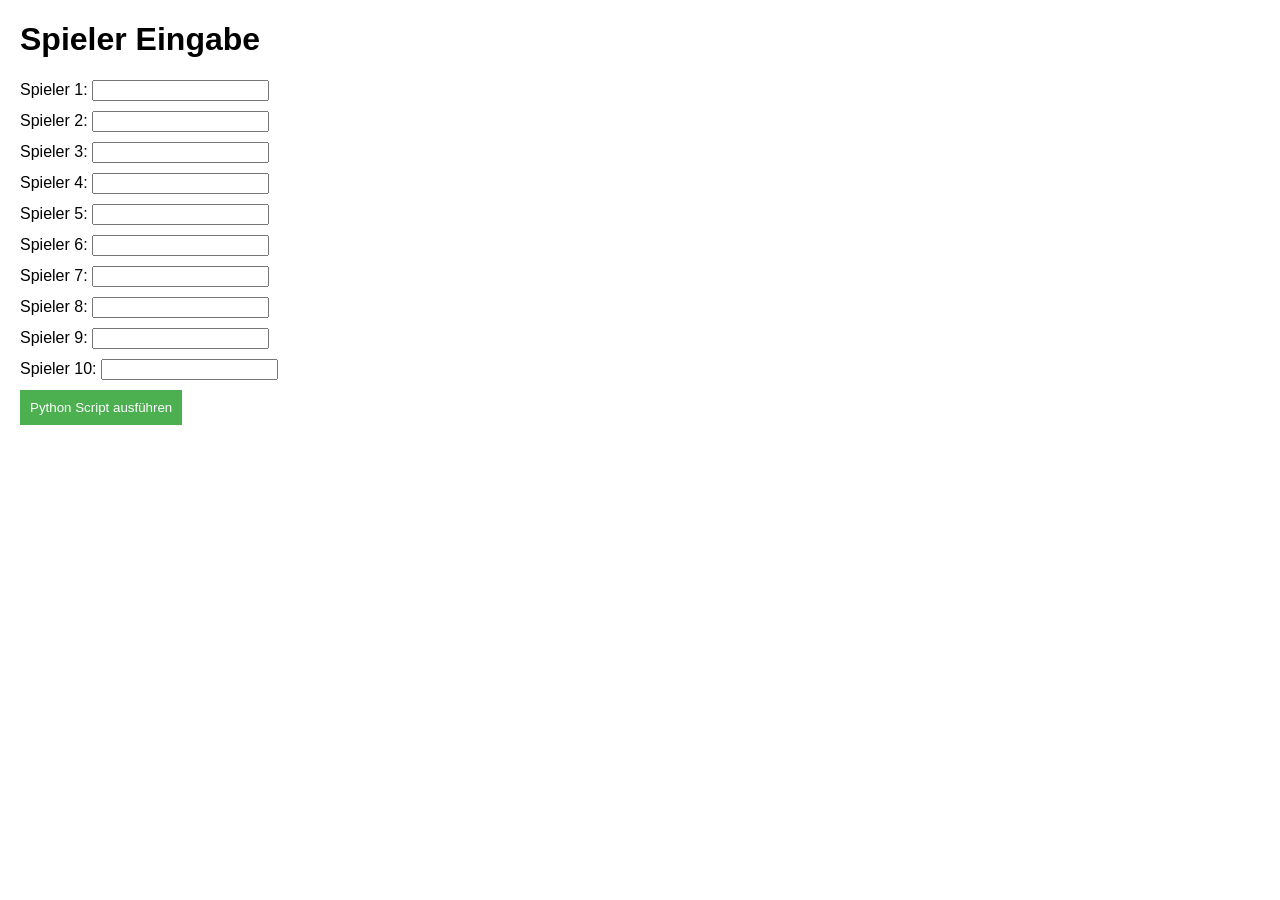
==== index.html @ 8993f8cc "Create index.html" ====
<!DOCTYPE html>
<html lang="de">
<head>
  <meta charset="UTF-8">
  <meta name="viewport" content="width=device-width, initial-scale=1.0">
  <title>Spieler Eingabe</title>
  <style>
    body { font-family: Arial, sans-serif; margin: 20px; }
    .player-input { margin-bottom: 10px; }
    button { padding: 10px; background-color: #4CAF50; color: white; border: none; cursor: pointer; }
    button:hover { background-color: #45a049; }
  </style>
</head>
<body>
  <h1>Spieler Eingabe</h1>
  <form id="playerForm">
    <div class="player-input">
      <label>Spieler 1: <input type="text" name="player1"></label>
    </div>
    <div class="player-input">
      <label>Spieler 2: <input type="text" name="player2"></label>
    </div>
    <div class="player-input">
      <label>Spieler 3: <input type="text" name="player3"></label>
    </div>
    <div class="player-input">
      <label>Spieler 4: <input type="text" name="player4"></label>
    </div>
    <div class="player-input">
      <label>Spieler 5: <input type="text" name="player5"></label>
    </div>
    <div class="player-input">
      <label>Spieler 6: <input type="text" name="player6"></label>
    </div>
    <div class="player-input">
      <label>Spieler 7: <input type="text" name="player7"></label>
    </div>
    <div class="player-input">
      <label>Spieler 8: <input type="text" name="player8"></label>
    </div>
    <div class="player-input">
      <label>Spieler 9: <input type="text" name="player9"></label>
    </div>
    <div class="player-input">
      <label>Spieler 10: <input type="text" name="player10"></label>
    </div>

    <button type="submit">Python Script ausführen</button>
  </form>

  <script>
    document.getElementById('playerForm').addEventListener('submit', async (e) => {
      e.preventDefault();
      const formData = new FormData(e.target);
      const response = await fetch('/run', {
        method: 'POST',
        body: formData
      });
      const result = await response.text();
      alert(result);
    });
  </script>
</body>
</html>
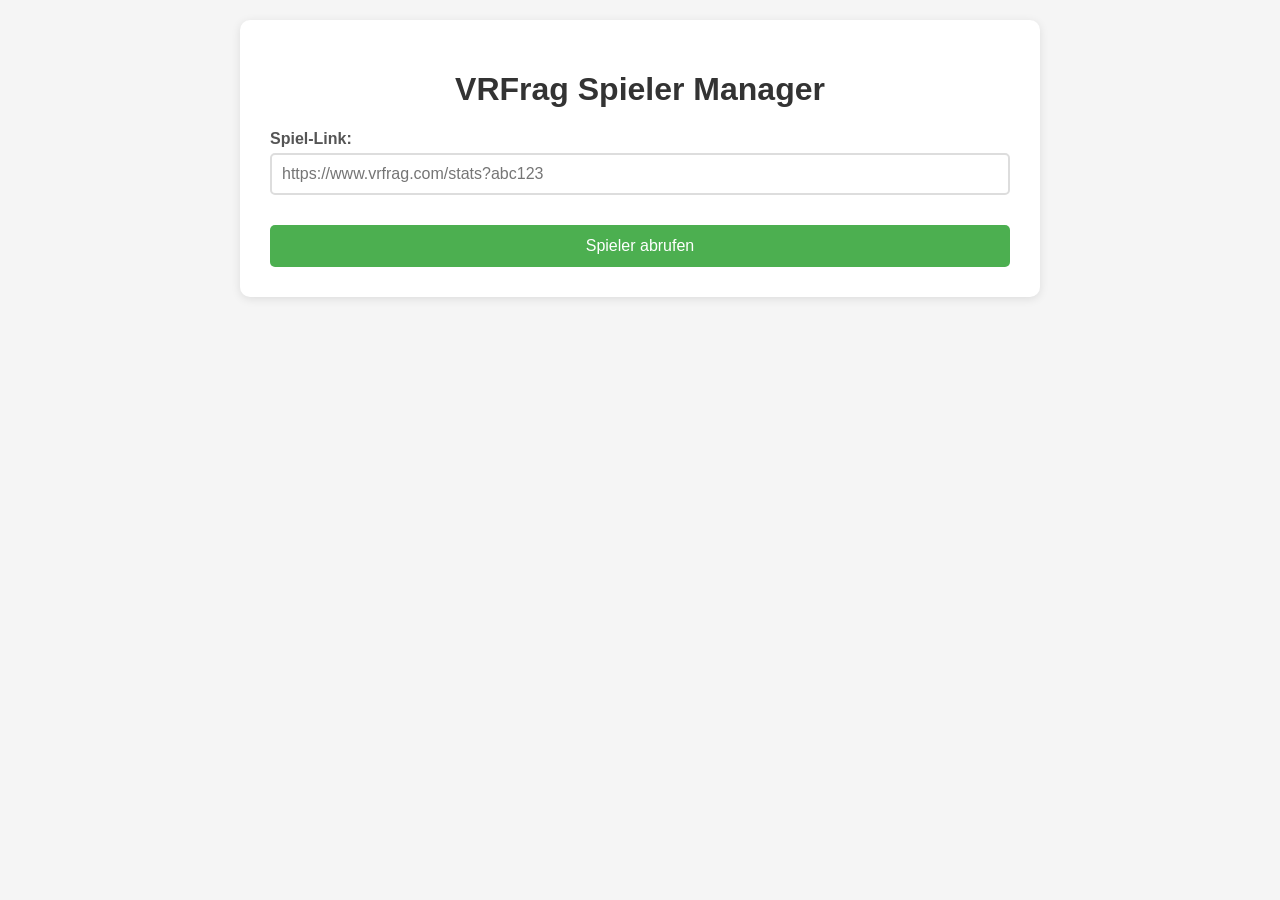
==== commit 53f52776: "Update index.html" ====
--- a/index.html
+++ b/index.html
@@ -1,64 +1,281 @@
 <!DOCTYPE html>
 <html lang="de">
 <head>
-  <meta charset="UTF-8">
-  <meta name="viewport" content="width=device-width, initial-scale=1.0">
-  <title>Spieler Eingabe</title>
-  <style>
-    body { font-family: Arial, sans-serif; margin: 20px; }
-    .player-input { margin-bottom: 10px; }
-    button { padding: 10px; background-color: #4CAF50; color: white; border: none; cursor: pointer; }
-    button:hover { background-color: #45a049; }
-  </style>
+    <meta charset="UTF-8">
+    <meta name="viewport" content="width=device-width, initial-scale=1.0">
+    <title>VRFrag Spieler Manager</title>
+    <style>
+        body {
+            font-family: Arial, sans-serif;
+            max-width: 800px;
+            margin: 0 auto;
+            padding: 20px;
+            background-color: #f5f5f5;
+        }
+        .container {
+            background: white;
+            padding: 30px;
+            border-radius: 10px;
+            box-shadow: 0 2px 10px rgba(0,0,0,0.1);
+        }
+        h1 {
+            color: #333;
+            text-align: center;
+        }
+        .input-group {
+            margin-bottom: 20px;
+        }
+        label {
+            display: block;
+            margin-bottom: 5px;
+            font-weight: bold;
+            color: #555;
+        }
+        input[type="text"], input[type="url"] {
+            width: 100%;
+            padding: 10px;
+            border: 2px solid #ddd;
+            border-radius: 5px;
+            font-size: 16px;
+            box-sizing: border-box;
+        }
+        input[type="text"]:focus, input[type="url"]:focus {
+            border-color: #4CAF50;
+            outline: none;
+        }
+        button {
+            background-color: #4CAF50;
+            color: white;
+            padding: 12px 30px;
+            border: none;
+            border-radius: 5px;
+            cursor: pointer;
+            font-size: 16px;
+            width: 100%;
+            margin-top: 10px;
+        }
+        button:hover {
+            background-color: #45a049;
+        }
+        button:disabled {
+            background-color: #cccccc;
+            cursor: not-allowed;
+        }
+        .loading {
+            display: none;
+            text-align: center;
+            margin: 20px 0;
+        }
+        .spinner {
+            border: 4px solid #f3f3f3;
+            border-top: 4px solid #4CAF50;
+            border-radius: 50%;
+            width: 40px;
+            height: 40px;
+            animation: spin 2s linear infinite;
+            margin: 0 auto;
+        }
+        @keyframes spin {
+            0% { transform: rotate(0deg); }
+            100% { transform: rotate(360deg); }
+        }
+        .results {
+            display: none;
+            margin-top: 30px;
+        }
+        .player-row {
+            display: flex;
+            align-items: center;
+            margin-bottom: 15px;
+            padding: 10px;
+            background-color: #f9f9f9;
+            border-radius: 5px;
+        }
+        .nickname {
+            flex: 1;
+            font-weight: bold;
+            padding: 10px;
+        }
+        .input-field {
+            flex: 2;
+        }
+        .input-field input {
+            width: 100%;
+        }
+        .error {
+            color: #d32f2f;
+            background-color: #ffebee;
+            padding: 15px;
+            border-radius: 5px;
+            margin-top: 20px;
+            display: none;
+        }
+        .success {
+            color: #2e7d32;
+            background-color: #e8f5e9;
+            padding: 15px;
+            border-radius: 5px;
+            margin-top: 20px;
+            display: none;
+        }
+    </style>
 </head>
 <body>
-  <h1>Spieler Eingabe</h1>
-  <form id="playerForm">
-    <div class="player-input">
-      <label>Spieler 1: <input type="text" name="player1"></label>
-    </div>
-    <div class="player-input">
-      <label>Spieler 2: <input type="text" name="player2"></label>
-    </div>
-    <div class="player-input">
-      <label>Spieler 3: <input type="text" name="player3"></label>
-    </div>
-    <div class="player-input">
-      <label>Spieler 4: <input type="text" name="player4"></label>
-    </div>
-    <div class="player-input">
-      <label>Spieler 5: <input type="text" name="player5"></label>
-    </div>
-    <div class="player-input">
-      <label>Spieler 6: <input type="text" name="player6"></label>
-    </div>
-    <div class="player-input">
-      <label>Spieler 7: <input type="text" name="player7"></label>
-    </div>
-    <div class="player-input">
-      <label>Spieler 8: <input type="text" name="player8"></label>
-    </div>
-    <div class="player-input">
-      <label>Spieler 9: <input type="text" name="player9"></label>
-    </div>
-    <div class="player-input">
-      <label>Spieler 10: <input type="text" name="player10"></label>
+    <div class="container">
+        <h1>VRFrag Spieler Manager</h1>
+        
+        <div class="input-group">
+            <label for="gameLink">Spiel-Link:</label>
+            <input type="url" id="gameLink" placeholder="https://www.vrfrag.com/stats?abc123" />
+        </div>
+        
+        <button id="fetchPlayers" onclick="fetchPlayers()">Spieler abrufen</button>
+        
+        <div id="loading" class="loading">
+            <div class="spinner"></div>
+            <p>Spieler werden abgerufen...</p>
+        </div>
+        
+        <div id="error" class="error"></div>
+        <div id="success" class="success"></div>
+        
+        <div id="results" class="results">
+            <h2>Spieler-Nicknames</h2>
+            <div id="playersList"></div>
+            <button id="saveMappings" onclick="saveMappings()" style="margin-top: 20px;">Mapping speichern</button>
+        </div>
     </div>
 
-    <button type="submit">Python Script ausführen</button>
-  </form>
-
-  <script>
-    document.getElementById('playerForm').addEventListener('submit', async (e) => {
-      e.preventDefault();
-      const formData = new FormData(e.target);
-      const response = await fetch('/run', {
-        method: 'POST',
-        body: formData
-      });
-      const result = await response.text();
-      alert(result);
-    });
-  </script>
+    <script>
+        function fetchPlayers() {
+            const gameLink = document.getElementById('gameLink').value;
+            const button = document.getElementById('fetchPlayers');
+            const loading = document.getElementById('loading');
+            const errorDiv = document.getElementById('error');
+            const successDiv = document.getElementById('success');
+            const results = document.getElementById('results');
+            
+            // Validierung
+            if (!gameLink) {
+                showError('Bitte geben Sie einen gültigen Spiel-Link ein.');
+                return;
+            }
+            
+            // UI zurücksetzen
+            errorDiv.style.display = 'none';
+            successDiv.style.display = 'none';
+            results.style.display = 'none';
+            button.disabled = true;
+            loading.style.display = 'block';
+            
+            // Python-Skript aufrufen
+            fetch('/cgi-bin/get_players.py', {
+                method: 'POST',
+                headers: {
+                    'Content-Type': 'application/json',
+                },
+                body: JSON.stringify({ game_link: gameLink })
+            })
+            .then(response => response.json())
+            .then(data => {
+                loading.style.display = 'none';
+                button.disabled = false;
+                
+                if (data.success) {
+                    displayPlayers(data.players);
+                    successDiv.textContent = `Erfolgreich ${data.players.length} Spieler gefunden!`;
+                    successDiv.style.display = 'block';
+                } else {
+                    showError(data.error || 'Ein Fehler ist aufgetreten.');
+                }
+            })
+            .catch(error => {
+                loading.style.display = 'none';
+                button.disabled = false;
+                showError('Fehler beim Abrufen der Daten: ' + error.message);
+            });
+        }
+        
+        function displayPlayers(players) {
+            const playersList = document.getElementById('playersList');
+            const results = document.getElementById('results');
+            
+            playersList.innerHTML = '';
+            
+            players.forEach(player => {
+                const playerRow = document.createElement('div');
+                playerRow.className = 'player-row';
+                
+                playerRow.innerHTML = `
+                    <div class="nickname">${player}</div>
+                    <div class="input-field">
+                        <input type="text" id="input_${player}" placeholder="Echter Name für ${player}" />
+                    </div>
+                `;
+                
+                playersList.appendChild(playerRow);
+            });
+            
+            results.style.display = 'block';
+        }
+        
+        function saveMappings() {
+            const playersList = document.getElementById('playersList');
+            const inputs = playersList.querySelectorAll('input[type="text"]');
+            const mappings = {};
+            
+            inputs.forEach(input => {
+                const nickname = input.id.replace('input_', '');
+                const realName = input.value.trim();
+                if (realName) {
+                    mappings[nickname] = realName;
+                }
+            });
+            
+            if (Object.keys(mappings).length === 0) {
+                showError('Bitte geben Sie mindestens einen echten Namen ein.');
+                return;
+            }
+            
+            // Mappings speichern (könnte an Server gesendet werden)
+            const gameLink = document.getElementById('gameLink').value;
+            const data = {
+                game_link: gameLink,
+                mappings: mappings,
+                timestamp: new Date().toISOString()
+            };
+            
+            // Hier könnte man die Daten an den Server senden
+            console.log('Zu speichernde Mappings:', data);
+            
+            // Für Demo-Zwecke: Lokal im LocalStorage speichern
+            const savedMappings = JSON.parse(localStorage.getItem('vrfrag_mappings') || '{}');
+            savedMappings[gameLink] = mappings;
+            localStorage.setItem('vrfrag_mappings', JSON.stringify(savedMappings));
+            
+            document.getElementById('success').textContent = 
+                `Erfolgreich ${Object.keys(mappings).length} Mappings gespeichert!`;
+            document.getElementById('success').style.display = 'block';
+        }
+        
+        function showError(message) {
+            const errorDiv = document.getElementById('error');
+            errorDiv.textContent = message;
+            errorDiv.style.display = 'block';
+        }
+        
+        // Enter-Taste unterstützen
+        document.getElementById('gameLink').addEventListener('keypress', function(e) {
+            if (e.key === 'Enter') {
+                fetchPlayers();
+            }
+        });
+        
+        // Gespeicherte Mappings laden wenn Seite geladen wird
+        window.addEventListener('load', function() {
+            const savedMappings = JSON.parse(localStorage.getItem('vrfrag_mappings') || '{}');
+            // Könnte verwendet werden um vorherige Eingaben wiederherzustellen
+        });
+    </script>
 </body>
 </html>
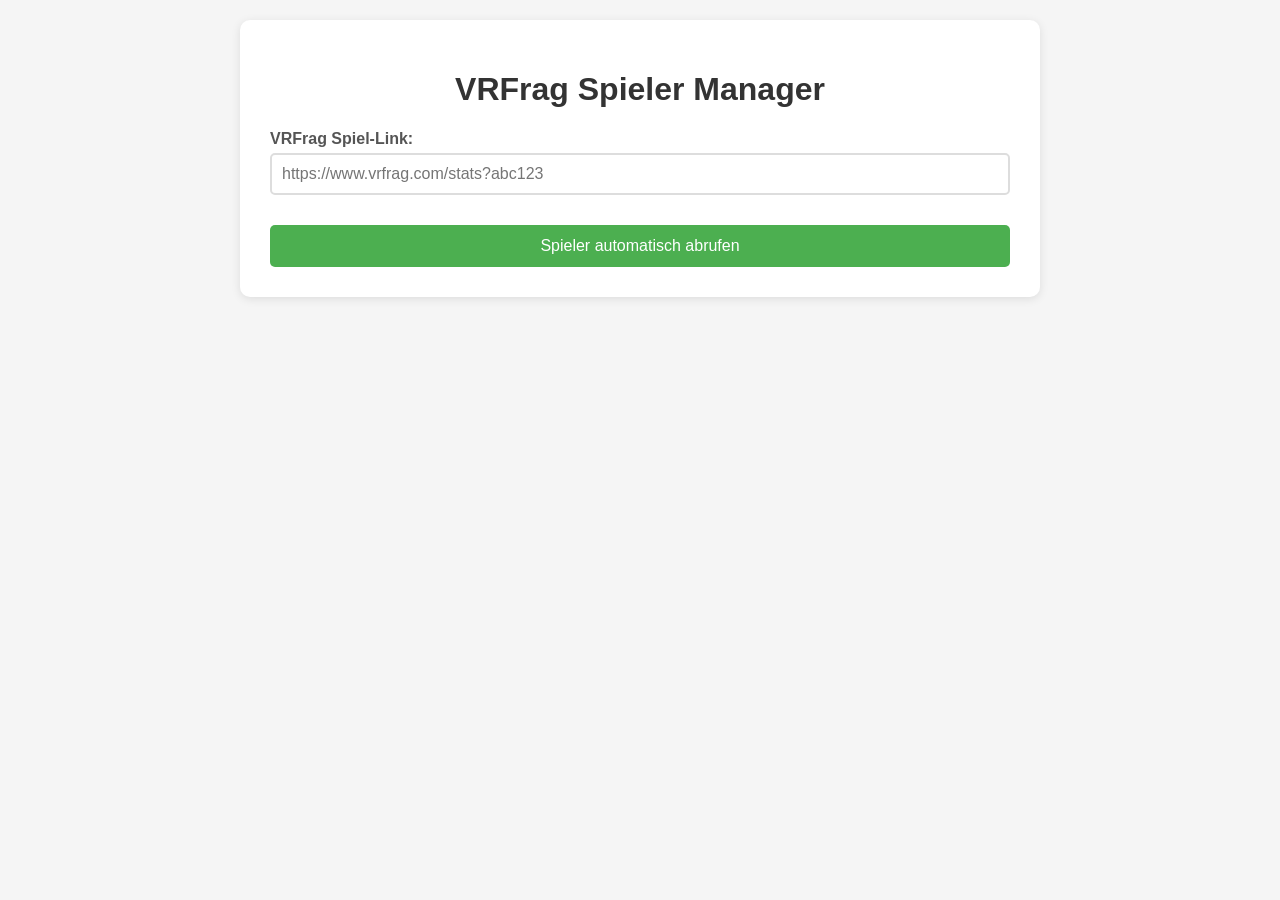
==== commit fdd09462: "Update index.html" ====
--- a/index.html
+++ b/index.html
@@ -39,7 +39,7 @@
             font-size: 16px;
             box-sizing: border-box;
         }
-        input[type="text"]:focus, input[type="url"]:focus {
+        input:focus {
             border-color: #4CAF50;
             outline: none;
         }
@@ -125,24 +125,24 @@
         <h1>VRFrag Spieler Manager</h1>
         
         <div class="input-group">
-            <label for="gameLink">Spiel-Link:</label>
+            <label for="gameLink">VRFrag Spiel-Link:</label>
             <input type="url" id="gameLink" placeholder="https://www.vrfrag.com/stats?abc123" />
         </div>
         
-        <button id="fetchPlayers" onclick="fetchPlayers()">Spieler abrufen</button>
+        <button id="fetchPlayers" onclick="fetchPlayers()">Spieler automatisch abrufen</button>
         
         <div id="loading" class="loading">
             <div class="spinner"></div>
-            <p>Spieler werden abgerufen...</p>
+            <p>Spieler werden von VRFrag abgerufen...</p>
         </div>
         
         <div id="error" class="error"></div>
         <div id="success" class="success"></div>
         
         <div id="results" class="results">
-            <h2>Spieler-Nicknames</h2>
+            <h2>Gefundene Spieler-Nicknames</h2>
             <div id="playersList"></div>
-            <button id="saveMappings" onclick="saveMappings()" style="margin-top: 20px;">Mapping speichern</button>
+            <button id="saveMappings" onclick="saveMappings()" style="margin-top: 20px;">Namen zuordnen & Speichern</button>
         </div>
     </div>
 
@@ -155,35 +155,44 @@
             const successDiv = document.getElementById('success');
             const results = document.getElementById('results');
             
-            // Validierung
             if (!gameLink) {
-                showError('Bitte geben Sie einen gültigen Spiel-Link ein.');
+                showError('Bitte geben Sie einen gültigen VRFrag Link ein.');
                 return;
             }
             
-            // UI zurücksetzen
+            if (!gameLink.includes('vrfrag.com/stats?')) {
+                showError('Bitte geben Sie einen gültigen VRFrag Stats-Link ein.');
+                return;
+            }
+            
             errorDiv.style.display = 'none';
             successDiv.style.display = 'none';
             results.style.display = 'none';
             button.disabled = true;
             loading.style.display = 'block';
             
-            // Python-Skript aufrufen
-            fetch('/cgi-bin/get_players.py', {
+            // Eigene Flask API aufrufen
+            fetch('/api/get-players', {
                 method: 'POST',
-                headers: {
+                headers: { 
                     'Content-Type': 'application/json',
+                    'Accept': 'application/json'
                 },
                 body: JSON.stringify({ game_link: gameLink })
             })
-            .then(response => response.json())
+            .then(response => {
+                if (!response.ok) {
+                    throw new Error(`HTTP Error: ${response.status}`);
+                }
+                return response.json();
+            })
             .then(data => {
                 loading.style.display = 'none';
                 button.disabled = false;
                 
                 if (data.success) {
                     displayPlayers(data.players);
-                    successDiv.textContent = `Erfolgreich ${data.players.length} Spieler gefunden!`;
+                    successDiv.textContent = `✅ Erfolgreich ${data.players.length} Spieler gefunden!`;
                     successDiv.style.display = 'block';
                 } else {
                     showError(data.error || 'Ein Fehler ist aufgetreten.');
@@ -202,17 +211,15 @@
             
             playersList.innerHTML = '';
             
-            players.forEach(player => {
+            players.forEach((player, index) => {
                 const playerRow = document.createElement('div');
                 playerRow.className = 'player-row';
-                
                 playerRow.innerHTML = `
                     <div class="nickname">${player}</div>
                     <div class="input-field">
-                        <input type="text" id="input_${player}" placeholder="Echter Name für ${player}" />
+                        <input type="text" id="input_${index}" placeholder="Echter Name für ${player}" />
                     </div>
                 `;
-                
                 playersList.appendChild(playerRow);
             });
             
@@ -222,40 +229,37 @@
         function saveMappings() {
             const playersList = document.getElementById('playersList');
             const inputs = playersList.querySelectorAll('input[type="text"]');
-            const mappings = {};
-            
-            inputs.forEach(input => {
-                const nickname = input.id.replace('input_', '');
+            const gameLink = document.getElementById('gameLink').value;
+            const nicknames = [];
+            const realNames = [];
+            
+            inputs.forEach((input, index) => {
                 const realName = input.value.trim();
                 if (realName) {
-                    mappings[nickname] = realName;
+                    // Hier könntest du die Mappings speichern
+                    nicknames.push(input.placeholder.replace('Echter Name für ', ''));
+                    realNames.push(realName);
                 }
             });
             
-            if (Object.keys(mappings).length === 0) {
+            if (realNames.length === 0) {
                 showError('Bitte geben Sie mindestens einen echten Namen ein.');
                 return;
             }
             
-            // Mappings speichern (könnte an Server gesendet werden)
-            const gameLink = document.getElementById('gameLink').value;
-            const data = {
-                game_link: gameLink,
-                mappings: mappings,
+            // Mappings im LocalStorage speichern
+            const mappingData = {
+                gameLink: gameLink,
+                mappings: nicknames.map((nick, i) => ({nickname: nick, realName: realNames[i]})),
                 timestamp: new Date().toISOString()
             };
             
-            // Hier könnte man die Daten an den Server senden
-            console.log('Zu speichernde Mappings:', data);
-            
-            // Für Demo-Zwecke: Lokal im LocalStorage speichern
-            const savedMappings = JSON.parse(localStorage.getItem('vrfrag_mappings') || '{}');
-            savedMappings[gameLink] = mappings;
-            localStorage.setItem('vrfrag_mappings', JSON.stringify(savedMappings));
-            
-            document.getElementById('success').textContent = 
-                `Erfolgreich ${Object.keys(mappings).length} Mappings gespeichert!`;
-            document.getElementById('success').style.display = 'block';
+            localStorage.setItem('vrfrag_mapping_' + btoa(gameLink), JSON.stringify(mappingData));
+            
+            successDiv.textContent = `✅ ${realNames.length} Namenszuordnungen gespeichert!`;
+            successDiv.style.display = 'block';
+            
+            console.log('Gespeicherte Mappings:', mappingData);
         }
         
         function showError(message) {
@@ -264,17 +268,10 @@
             errorDiv.style.display = 'block';
         }
         
-        // Enter-Taste unterstützen
         document.getElementById('gameLink').addEventListener('keypress', function(e) {
             if (e.key === 'Enter') {
                 fetchPlayers();
             }
-        });
-        
-        // Gespeicherte Mappings laden wenn Seite geladen wird
-        window.addEventListener('load', function() {
-            const savedMappings = JSON.parse(localStorage.getItem('vrfrag_mappings') || '{}');
-            // Könnte verwendet werden um vorherige Eingaben wiederherzustellen
         });
     </script>
 </body>
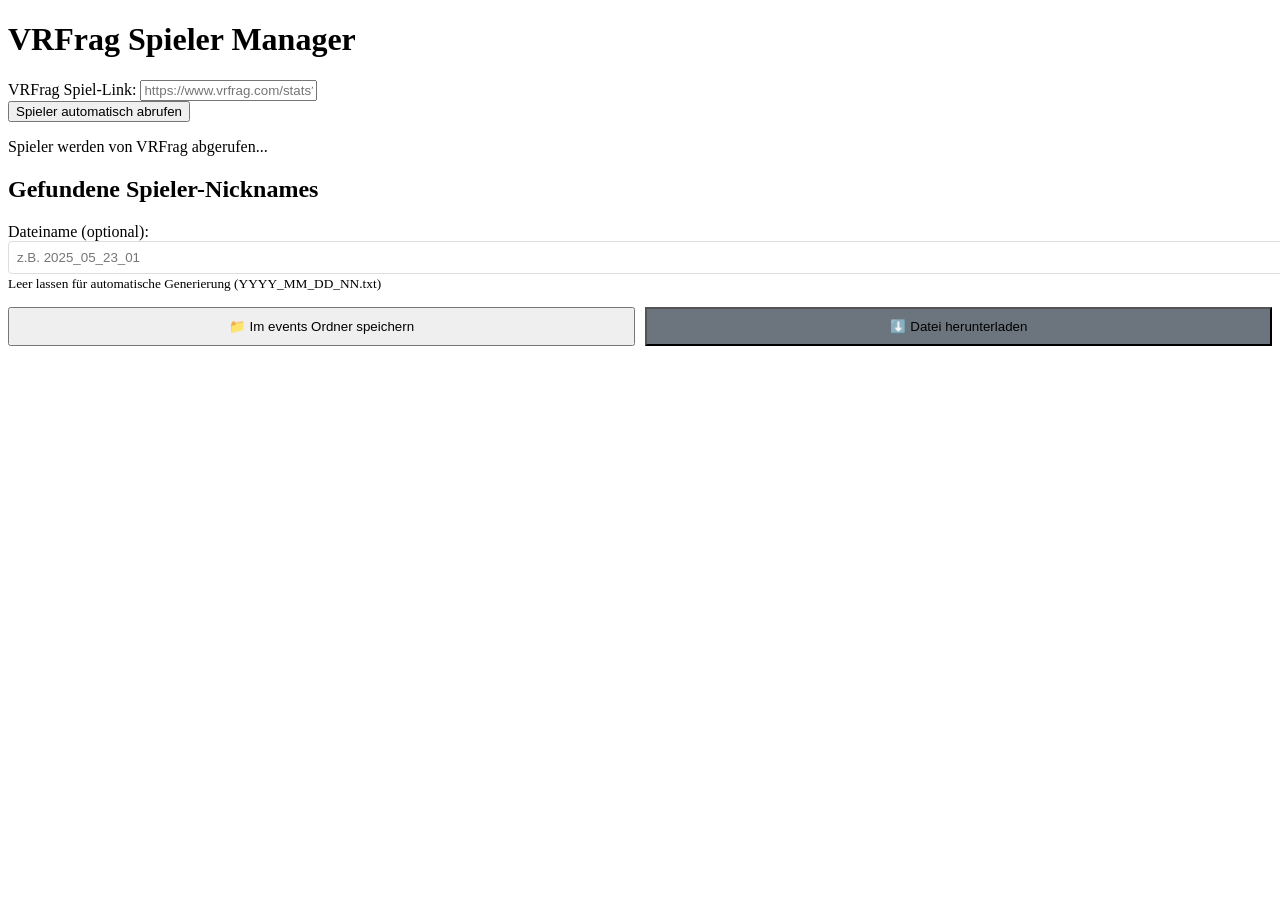
==== commit e2b98524: "Update index.html" ====
--- a/index.html
+++ b/index.html
@@ -5,118 +5,30 @@
     <meta name="viewport" content="width=device-width, initial-scale=1.0">
     <title>VRFrag Spieler Manager</title>
     <style>
-        body {
-            font-family: Arial, sans-serif;
-            max-width: 800px;
-            margin: 0 auto;
-            padding: 20px;
-            background-color: #f5f5f5;
-        }
-        .container {
-            background: white;
-            padding: 30px;
-            border-radius: 10px;
-            box-shadow: 0 2px 10px rgba(0,0,0,0.1);
-        }
-        h1 {
-            color: #333;
-            text-align: center;
-        }
-        .input-group {
-            margin-bottom: 20px;
-        }
-        label {
-            display: block;
-            margin-bottom: 5px;
-            font-weight: bold;
-            color: #555;
-        }
-        input[type="text"], input[type="url"] {
+        /* Vorherige Styles bleiben gleich, füge hinzu: */
+        .filename-input {
+            margin: 15px 0;
+        }
+        .filename-input input {
             width: 100%;
+            padding: 8px;
+            border: 1px solid #ddd;
+            border-radius: 4px;
+        }
+        .download-buttons {
+            display: flex;
+            gap: 10px;
+            margin-top: 15px;
+        }
+        .download-buttons button {
+            flex: 1;
             padding: 10px;
-            border: 2px solid #ddd;
-            border-radius: 5px;
-            font-size: 16px;
-            box-sizing: border-box;
-        }
-        input:focus {
-            border-color: #4CAF50;
-            outline: none;
-        }
-        button {
-            background-color: #4CAF50;
-            color: white;
-            padding: 12px 30px;
-            border: none;
-            border-radius: 5px;
-            cursor: pointer;
-            font-size: 16px;
-            width: 100%;
-            margin-top: 10px;
-        }
-        button:hover {
-            background-color: #45a049;
-        }
-        button:disabled {
-            background-color: #cccccc;
-            cursor: not-allowed;
-        }
-        .loading {
-            display: none;
-            text-align: center;
-            margin: 20px 0;
-        }
-        .spinner {
-            border: 4px solid #f3f3f3;
-            border-top: 4px solid #4CAF50;
-            border-radius: 50%;
-            width: 40px;
-            height: 40px;
-            animation: spin 2s linear infinite;
-            margin: 0 auto;
-        }
-        @keyframes spin {
-            0% { transform: rotate(0deg); }
-            100% { transform: rotate(360deg); }
-        }
-        .results {
-            display: none;
-            margin-top: 30px;
-        }
-        .player-row {
-            display: flex;
-            align-items: center;
-            margin-bottom: 15px;
-            padding: 10px;
-            background-color: #f9f9f9;
-            border-radius: 5px;
-        }
-        .nickname {
-            flex: 1;
-            font-weight: bold;
-            padding: 10px;
-        }
-        .input-field {
-            flex: 2;
-        }
-        .input-field input {
-            width: 100%;
-        }
-        .error {
-            color: #d32f2f;
-            background-color: #ffebee;
-            padding: 15px;
-            border-radius: 5px;
-            margin-top: 20px;
-            display: none;
-        }
-        .success {
-            color: #2e7d32;
-            background-color: #e8f5e9;
-            padding: 15px;
-            border-radius: 5px;
-            margin-top: 20px;
-            display: none;
+        }
+        .btn-secondary {
+            background-color: #6c757d;
+        }
+        .btn-secondary:hover {
+            background-color: #5a6268;
         }
     </style>
 </head>
@@ -141,13 +53,27 @@
         
         <div id="results" class="results">
             <h2>Gefundene Spieler-Nicknames</h2>
+            
+            <div class="filename-input">
+                <label for="filename">Dateiname (optional):</label>
+                <input type="text" id="filename" placeholder="z.B. 2025_05_23_01" />
+                <small>Leer lassen für automatische Generierung (YYYY_MM_DD_NN.txt)</small>
+            </div>
+            
             <div id="playersList"></div>
-            <button id="saveMappings" onclick="saveMappings()" style="margin-top: 20px;">Namen zuordnen & Speichern</button>
+            
+            <div class="download-buttons">
+                <button id="saveMappings" onclick="saveMappings()" class="btn-primary">📁 Im events Ordner speichern</button>
+                <button id="downloadFile" onclick="downloadFile()" class="btn-secondary">⬇️ Datei herunterladen</button>
+            </div>
         </div>
     </div>
 
     <script>
+        let currentMappings = [];
+
         function fetchPlayers() {
+            // Vorherige Implementierung bleibt gleich
             const gameLink = document.getElementById('gameLink').value;
             const button = document.getElementById('fetchPlayers');
             const loading = document.getElementById('loading');
@@ -160,18 +86,12 @@
                 return;
             }
             
-            if (!gameLink.includes('vrfrag.com/stats?')) {
-                showError('Bitte geben Sie einen gültigen VRFrag Stats-Link ein.');
-                return;
-            }
-            
             errorDiv.style.display = 'none';
             successDiv.style.display = 'none';
             results.style.display = 'none';
             button.disabled = true;
             loading.style.display = 'block';
             
-            // Eigene Flask API aufrufen
             fetch('/api/get-players', {
                 method: 'POST',
                 headers: { 
@@ -226,46 +146,110 @@
             results.style.display = 'block';
         }
         
-        function saveMappings() {
+        function collectMappings() {
             const playersList = document.getElementById('playersList');
             const inputs = playersList.querySelectorAll('input[type="text"]');
             const gameLink = document.getElementById('gameLink').value;
-            const nicknames = [];
-            const realNames = [];
+            const mappings = [];
             
             inputs.forEach((input, index) => {
                 const realName = input.value.trim();
                 if (realName) {
-                    // Hier könntest du die Mappings speichern
-                    nicknames.push(input.placeholder.replace('Echter Name für ', ''));
-                    realNames.push(realName);
-                }
-            });
-            
-            if (realNames.length === 0) {
+                    const nickname = input.placeholder.replace('Echter Name für ', '');
+                    mappings.push({
+                        nickname: nickname,
+                        realName: realName
+                    });
+                }
+            });
+            
+            return { gameLink, mappings };
+        }
+        
+        function saveMappings() {
+            const { gameLink, mappings } = collectMappings();
+            const filename = document.getElementById('filename').value.trim();
+            
+            if (mappings.length === 0) {
                 showError('Bitte geben Sie mindestens einen echten Namen ein.');
                 return;
             }
             
-            // Mappings im LocalStorage speichern
-            const mappingData = {
-                gameLink: gameLink,
-                mappings: nicknames.map((nick, i) => ({nickname: nick, realName: realNames[i]})),
-                timestamp: new Date().toISOString()
+            const saveData = {
+                game_link: gameLink,
+                mappings: mappings
             };
             
-            localStorage.setItem('vrfrag_mapping_' + btoa(gameLink), JSON.stringify(mappingData));
-            
-            successDiv.textContent = `✅ ${realNames.length} Namenszuordnungen gespeichert!`;
-            successDiv.style.display = 'block';
-            
-            console.log('Gespeicherte Mappings:', mappingData);
+            if (filename) {
+                saveData.filename = filename;
+            }
+            
+            fetch('/api/save-event-file', {
+                method: 'POST',
+                headers: { 'Content-Type': 'application/json' },
+                body: JSON.stringify(saveData)
+            })
+            .then(response => response.json())
+            .then(data => {
+                if (data.success) {
+                    showSuccess(`✅ Event-Datei gespeichert als: ${data.filename}`);
+                    currentMappings = mappings;
+                } else {
+                    showError('Fehler beim Speichern: ' + data.error);
+                }
+            })
+            .catch(error => {
+                showError('Fehler: ' + error.message);
+            });
+        }
+        
+        function downloadFile() {
+            const { gameLink, mappings } = collectMappings();
+            
+            if (mappings.length === 0) {
+                showError('Bitte geben Sie mindestens einen echten Namen ein.');
+                return;
+            }
+            
+            // Event-Datei Inhalt erstellen
+            let fileContent = gameLink + '\n';
+            mappings.forEach(mapping => {
+                fileContent += `${mapping.nickname}=${mapping.realName}\n`;
+            });
+            
+            // Datei-Download
+            const blob = new Blob([fileContent], { type: 'text/plain; charset=utf-8' });
+            const url = URL.createObjectURL(blob);
+            const a = document.createElement('a');
+            a.href = url;
+            
+            // Dateinamen setzen
+            const filenameInput = document.getElementById('filename').value.trim();
+            if (filenameInput) {
+                a.download = filenameInput.endsWith('.txt') ? filenameInput : filenameInput + '.txt';
+            } else {
+                const today = new Date().toISOString().split('T')[0].replace(/-/g, '_');
+                a.download = `${today}_01.txt`;
+            }
+            
+            a.click();
+            URL.revokeObjectURL(url);
+            
+            showSuccess('✅ Datei heruntergeladen!');
         }
         
         function showError(message) {
             const errorDiv = document.getElementById('error');
             errorDiv.textContent = message;
             errorDiv.style.display = 'block';
+            document.getElementById('success').style.display = 'none';
+        }
+        
+        function showSuccess(message) {
+            const successDiv = document.getElementById('success');
+            successDiv.textContent = message;
+            successDiv.style.display = 'block';
+            document.getElementById('error').style.display = 'none';
         }
         
         document.getElementById('gameLink').addEventListener('keypress', function(e) {
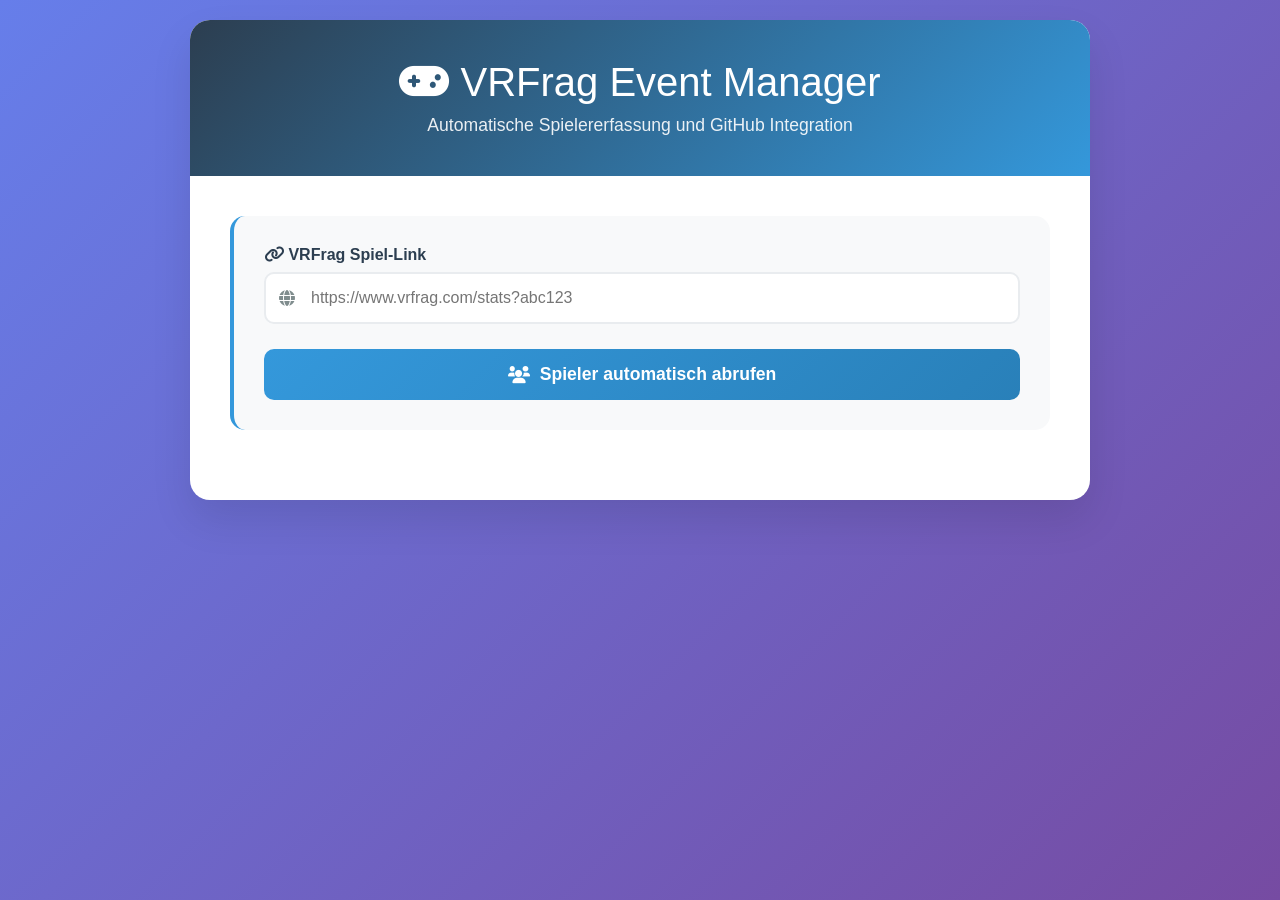
==== commit 004160ec: "Update index.html" ====
--- a/index.html
+++ b/index.html
@@ -3,77 +3,387 @@
 <head>
     <meta charset="UTF-8">
     <meta name="viewport" content="width=device-width, initial-scale=1.0">
-    <title>VRFrag Spieler Manager</title>
+    <title>VRFrag Event Manager</title>
+    <link href="https://cdnjs.cloudflare.com/ajax/libs/font-awesome/6.0.0/css/all.min.css" rel="stylesheet">
     <style>
-        /* Vorherige Styles bleiben gleich, füge hinzu: */
+        * {
+            margin: 0;
+            padding: 0;
+            box-sizing: border-box;
+        }
+
+        body {
+            font-family: 'Segoe UI', Tahoma, Geneva, Verdana, sans-serif;
+            background: linear-gradient(135deg, #667eea 0%, #764ba2 100%);
+            min-height: 100vh;
+            padding: 20px;
+        }
+
+        .container {
+            max-width: 900px;
+            margin: 0 auto;
+            background: white;
+            border-radius: 20px;
+            box-shadow: 0 20px 40px rgba(0,0,0,0.1);
+            overflow: hidden;
+        }
+
+        .header {
+            background: linear-gradient(135deg, #2c3e50 0%, #3498db 100%);
+            color: white;
+            padding: 40px 30px;
+            text-align: center;
+        }
+
+        .header h1 {
+            font-size: 2.5rem;
+            margin-bottom: 10px;
+            font-weight: 300;
+        }
+
+        .header p {
+            opacity: 0.9;
+            font-size: 1.1rem;
+        }
+
+        .content {
+            padding: 40px;
+        }
+
+        .input-section {
+            background: #f8f9fa;
+            padding: 30px;
+            border-radius: 15px;
+            margin-bottom: 30px;
+            border-left: 4px solid #3498db;
+        }
+
+        .form-group {
+            margin-bottom: 25px;
+        }
+
+        label {
+            display: block;
+            margin-bottom: 8px;
+            font-weight: 600;
+            color: #2c3e50;
+            font-size: 1rem;
+        }
+
+        .input-with-icon {
+            position: relative;
+        }
+
+        .input-with-icon i {
+            position: absolute;
+            left: 15px;
+            top: 50%;
+            transform: translateY(-50%);
+            color: #7f8c8d;
+        }
+
+        .input-with-icon input {
+            width: 100%;
+            padding: 15px 15px 15px 45px;
+            border: 2px solid #e9ecef;
+            border-radius: 10px;
+            font-size: 1rem;
+            transition: all 0.3s ease;
+        }
+
+        .input-with-icon input:focus {
+            outline: none;
+            border-color: #3498db;
+            box-shadow: 0 0 0 3px rgba(52, 152, 219, 0.1);
+        }
+
+        .btn {
+            padding: 15px 30px;
+            border: none;
+            border-radius: 10px;
+            font-size: 1.1rem;
+            font-weight: 600;
+            cursor: pointer;
+            transition: all 0.3s ease;
+            display: inline-flex;
+            align-items: center;
+            justify-content: center;
+            gap: 10px;
+        }
+
+        .btn-primary {
+            background: linear-gradient(135deg, #3498db 0%, #2980b9 100%);
+            color: white;
+            width: 100%;
+        }
+
+        .btn-primary:hover:not(:disabled) {
+            transform: translateY(-2px);
+            box-shadow: 0 10px 20px rgba(52, 152, 219, 0.3);
+        }
+
+        .btn-primary:disabled {
+            background: #bdc3c7;
+            cursor: not-allowed;
+            transform: none;
+        }
+
+        .btn-success {
+            background: linear-gradient(135deg, #27ae60 0%, #229954 100%);
+            color: white;
+            padding: 12px 25px;
+        }
+
+        .btn-success:hover {
+            transform: translateY(-2px);
+            box-shadow: 0 10px 20px rgba(39, 174, 96, 0.3);
+        }
+
+        .loading {
+            text-align: center;
+            padding: 30px;
+            display: none;
+        }
+
+        .spinner {
+            width: 50px;
+            height: 50px;
+            border: 5px solid #f3f3f3;
+            border-top: 5px solid #3498db;
+            border-radius: 50%;
+            animation: spin 1s linear infinite;
+            margin: 0 auto 20px;
+        }
+
+        @keyframes spin {
+            0% { transform: rotate(0deg); }
+            100% { transform: rotate(360deg); }
+        }
+
+        .results-section {
+            display: none;
+            background: white;
+            border-radius: 15px;
+            padding: 30px;
+            box-shadow: 0 5px 15px rgba(0,0,0,0.1);
+        }
+
+        .section-title {
+            font-size: 1.5rem;
+            color: #2c3e50;
+            margin-bottom: 25px;
+            padding-bottom: 15px;
+            border-bottom: 2px solid #ecf0f1;
+            display: flex;
+            justify-content: between;
+            align-items: center;
+        }
+
         .filename-input {
-            margin: 15px 0;
-        }
+            background: #f8f9fa;
+            padding: 20px;
+            border-radius: 10px;
+            margin-bottom: 25px;
+        }
+
         .filename-input input {
             width: 100%;
-            padding: 8px;
-            border: 1px solid #ddd;
-            border-radius: 4px;
-        }
-        .download-buttons {
+            padding: 12px 15px;
+            border: 2px solid #e9ecef;
+            border-radius: 8px;
+            font-size: 1rem;
+        }
+
+        .filename-input small {
+            display: block;
+            margin-top: 8px;
+            color: #7f8c8d;
+            font-size: 0.9rem;
+        }
+
+        .players-grid {
+            display: grid;
+            gap: 15px;
+            margin-bottom: 30px;
+        }
+
+        .player-card {
+            background: #f8f9fa;
+            padding: 20px;
+            border-radius: 10px;
+            border-left: 4px solid #3498db;
             display: flex;
-            gap: 10px;
-            margin-top: 15px;
-        }
-        .download-buttons button {
+            align-items: center;
+            gap: 15px;
+            transition: transform 0.2s ease;
+        }
+
+        .player-card:hover {
+            transform: translateX(5px);
+        }
+
+        .player-avatar {
+            width: 50px;
+            height: 50px;
+            background: linear-gradient(135deg, #3498db 0%, #2980b9 100%);
+            border-radius: 50%;
+            display: flex;
+            align-items: center;
+            justify-content: center;
+            color: white;
+            font-weight: bold;
+            font-size: 1.2rem;
+        }
+
+        .player-info {
             flex: 1;
-            padding: 10px;
-        }
-        .btn-secondary {
-            background-color: #6c757d;
-        }
-        .btn-secondary:hover {
-            background-color: #5a6268;
+        }
+
+        .player-nickname {
+            font-weight: 600;
+            color: #2c3e50;
+            margin-bottom: 5px;
+        }
+
+        .player-input input {
+            width: 100%;
+            padding: 10px 15px;
+            border: 2px solid #e9ecef;
+            border-radius: 8px;
+            font-size: 1rem;
+            transition: border-color 0.3s ease;
+        }
+
+        .player-input input:focus {
+            outline: none;
+            border-color: #3498db;
+        }
+
+        .save-section {
+            text-align: center;
+            padding-top: 20px;
+            border-top: 2px solid #ecf0f1;
+        }
+
+        .alert {
+            padding: 20px;
+            border-radius: 10px;
+            margin-bottom: 25px;
+            display: none;
+        }
+
+        .alert-success {
+            background: #d5f4e6;
+            color: #155724;
+            border-left: 4px solid #27ae60;
+        }
+
+        .alert-error {
+            background: #f8d7da;
+            color: #721c24;
+            border-left: 4px solid #e74c3c;
+        }
+
+        .alert a {
+            color: #155724;
+            text-decoration: underline;
+        }
+
+        .github-link {
+            display: inline-flex;
+            align-items: center;
+            gap: 8px;
+            margin-top: 10px;
+            color: #155724;
+            text-decoration: none;
+        }
+
+        .github-link:hover {
+            text-decoration: underline;
+        }
+
+        @media (max-width: 768px) {
+            .content {
+                padding: 20px;
+            }
+            
+            .header h1 {
+                font-size: 2rem;
+            }
+            
+            .player-card {
+                flex-direction: column;
+                text-align: center;
+            }
+            
+            .input-section {
+                padding: 20px;
+            }
         }
     </style>
 </head>
 <body>
     <div class="container">
-        <h1>VRFrag Spieler Manager</h1>
-        
-        <div class="input-group">
-            <label for="gameLink">VRFrag Spiel-Link:</label>
-            <input type="url" id="gameLink" placeholder="https://www.vrfrag.com/stats?abc123" />
+        <div class="header">
+            <h1><i class="fas fa-gamepad"></i> VRFrag Event Manager</h1>
+            <p>Automatische Spielererfassung und GitHub Integration</p>
         </div>
-        
-        <button id="fetchPlayers" onclick="fetchPlayers()">Spieler automatisch abrufen</button>
-        
-        <div id="loading" class="loading">
-            <div class="spinner"></div>
-            <p>Spieler werden von VRFrag abgerufen...</p>
-        </div>
-        
-        <div id="error" class="error"></div>
-        <div id="success" class="success"></div>
-        
-        <div id="results" class="results">
-            <h2>Gefundene Spieler-Nicknames</h2>
-            
-            <div class="filename-input">
-                <label for="filename">Dateiname (optional):</label>
-                <input type="text" id="filename" placeholder="z.B. 2025_05_23_01" />
-                <small>Leer lassen für automatische Generierung (YYYY_MM_DD_NN.txt)</small>
+
+        <div class="content">
+            <!-- Eingabebereich -->
+            <div class="input-section">
+                <div class="form-group">
+                    <label for="gameLink"><i class="fas fa-link"></i> VRFrag Spiel-Link</label>
+                    <div class="input-with-icon">
+                        <i class="fas fa-globe"></i>
+                        <input type="url" id="gameLink" placeholder="https://www.vrfrag.com/stats?abc123" />
+                    </div>
+                </div>
+                <button id="fetchPlayers" class="btn btn-primary" onclick="fetchPlayers()">
+                    <i class="fas fa-users"></i> Spieler automatisch abrufen
+                </button>
             </div>
-            
-            <div id="playersList"></div>
-            
-            <div class="download-buttons">
-                <button id="saveMappings" onclick="saveMappings()" class="btn-primary">📁 Im events Ordner speichern</button>
-                <button id="downloadFile" onclick="downloadFile()" class="btn-secondary">⬇️ Datei herunterladen</button>
+
+            <!-- Ladeanimation -->
+            <div id="loading" class="loading">
+                <div class="spinner"></div>
+                <p>Spieler werden von VRFrag abgerufen...</p>
+            </div>
+
+            <!-- Fehler/Success Meldungen -->
+            <div id="error" class="alert alert-error"></div>
+            <div id="success" class="alert alert-success"></div>
+
+            <!-- Ergebnissebereich -->
+            <div id="results" class="results-section">
+                <div class="section-title">
+                    <span><i class="fas fa-list-check"></i> Gefundene Spieler</span>
+                </div>
+
+                <!-- Dateinamen Eingabe -->
+                <div class="filename-input">
+                    <label for="filename"><i class="fas fa-file-signature"></i> Dateiname (optional)</label>
+                    <input type="text" id="filename" placeholder="z.B. 2025_05_23_01" />
+                    <small>Leer lassen für automatische Generierung (YYYY_MM_DD_NN.txt)</small>
+                </div>
+
+                <!-- Spielerliste -->
+                <div id="playersList" class="players-grid"></div>
+
+                <!-- Speichern Button -->
+                <div class="save-section">
+                    <button id="saveToGitHub" class="btn btn-success" onclick="saveToGitHub()">
+                        <i class="fab fa-github"></i> Auf GitHub speichern
+                    </button>
+                </div>
             </div>
         </div>
     </div>
 
     <script>
-        let currentMappings = [];
+        let currentPlayers = [];
 
         function fetchPlayers() {
-            // Vorherige Implementierung bleibt gleich
             const gameLink = document.getElementById('gameLink').value;
             const button = document.getElementById('fetchPlayers');
             const loading = document.getElementById('loading');
@@ -81,17 +391,25 @@
             const successDiv = document.getElementById('success');
             const results = document.getElementById('results');
             
+            // Validierung
             if (!gameLink) {
                 showError('Bitte geben Sie einen gültigen VRFrag Link ein.');
                 return;
             }
             
-            errorDiv.style.display = 'none';
-            successDiv.style.display = 'none';
+            if (!gameLink.includes('vrfrag.com/stats?')) {
+                showError('Bitte geben Sie einen gültigen VRFrag Stats-Link ein.');
+                return;
+            }
+            
+            // UI zurücksetzen
+            hideAlerts();
             results.style.display = 'none';
             button.disabled = true;
             loading.style.display = 'block';
-            
+            currentPlayers = [];
+            
+            // API Aufruf
             fetch('/api/get-players', {
                 method: 'POST',
                 headers: { 
@@ -111,9 +429,10 @@
                 button.disabled = false;
                 
                 if (data.success) {
+                    currentPlayers = data.players;
                     displayPlayers(data.players);
-                    successDiv.textContent = `✅ Erfolgreich ${data.players.length} Spieler gefunden!`;
-                    successDiv.style.display = 'block';
+                    showSuccess(`✅ Erfolgreich ${data.players.length} Spieler gefunden!`);
+                    results.style.display = 'block';
                 } else {
                     showError(data.error || 'Ein Fehler ist aufgetreten.');
                 }
@@ -127,37 +446,50 @@
         
         function displayPlayers(players) {
             const playersList = document.getElementById('playersList');
-            const results = document.getElementById('results');
-            
             playersList.innerHTML = '';
             
             players.forEach((player, index) => {
-                const playerRow = document.createElement('div');
-                playerRow.className = 'player-row';
-                playerRow.innerHTML = `
-                    <div class="nickname">${player}</div>
-                    <div class="input-field">
-                        <input type="text" id="input_${index}" placeholder="Echter Name für ${player}" />
+                const playerCard = document.createElement('div');
+                playerCard.className = 'player-card';
+                playerCard.innerHTML = `
+                    <div class="player-avatar">
+                        ${index + 1}
+                    </div>
+                    <div class="player-info">
+                        <div class="player-nickname">${player}</div>
+                    </div>
+                    <div class="player-input">
+                        <input type="text" 
+                               id="input_${index}" 
+                               placeholder="Echten Namen eingeben..." 
+                               oninput="validateInput(this)" />
                     </div>
                 `;
-                playersList.appendChild(playerRow);
+                playersList.appendChild(playerCard);
             });
-            
-            results.style.display = 'block';
+        }
+        
+        function validateInput(input) {
+            if (input.value.trim()) {
+                input.style.borderColor = '#27ae60';
+                input.style.background = '#f8fff9';
+            } else {
+                input.style.borderColor = '#e9ecef';
+                input.style.background = 'white';
+            }
         }
         
         function collectMappings() {
-            const playersList = document.getElementById('playersList');
-            const inputs = playersList.querySelectorAll('input[type="text"]');
             const gameLink = document.getElementById('gameLink').value;
             const mappings = [];
             
-            inputs.forEach((input, index) => {
+            currentPlayers.forEach((player, index) => {
+                const input = document.getElementById(`input_${index}`);
                 const realName = input.value.trim();
+                
                 if (realName) {
-                    const nickname = input.placeholder.replace('Echter Name für ', '');
                     mappings.push({
-                        nickname: nickname,
+                        nickname: player,
                         realName: realName
                     });
                 }
@@ -166,7 +498,7 @@
             return { gameLink, mappings };
         }
         
-        function saveMappings() {
+        function saveToGitHub() {
             const { gameLink, mappings } = collectMappings();
             const filename = document.getElementById('filename').value.trim();
             
@@ -174,6 +506,17 @@
                 showError('Bitte geben Sie mindestens einen echten Namen ein.');
                 return;
             }
+            
+            if (mappings.length !== currentPlayers.length) {
+                if (!confirm(`Es wurden nur ${mappings.length} von ${currentPlayers.length} Namen ausgefüllt. Trotzdem fortfahren?`)) {
+                    return;
+                }
+            }
+            
+            const saveButton = document.getElementById('saveToGitHub');
+            const originalText = saveButton.innerHTML;
+            saveButton.innerHTML = '<i class="fas fa-spinner fa-spin"></i> Speichere...';
+            saveButton.disabled = true;
             
             const saveData = {
                 game_link: gameLink,
@@ -184,77 +527,78 @@
                 saveData.filename = filename;
             }
             
-            fetch('/api/save-event-file', {
+            fetch('/api/save-to-github', {
                 method: 'POST',
                 headers: { 'Content-Type': 'application/json' },
                 body: JSON.stringify(saveData)
             })
             .then(response => response.json())
             .then(data => {
+                saveButton.innerHTML = originalText;
+                saveButton.disabled = false;
+                
                 if (data.success) {
-                    showSuccess(`✅ Event-Datei gespeichert als: ${data.filename}`);
-                    currentMappings = mappings;
+                    let successHtml = `✅ Datei erfolgreich gespeichert: <strong>${data.filename}</strong>`;
+                    if (data.html_url) {
+                        successHtml += `<br><a href="${data.html_url}" target="_blank" class="github-link">
+                            <i class="fab fa-github"></i> Auf GitHub ansehen
+                        </a>`;
+                    }
+                    showSuccess(successHtml);
+                    
+                    // Formular zurücksetzen
+                    setTimeout(() => {
+                        document.getElementById('gameLink').value = '';
+                        document.getElementById('filename').value = '';
+                        document.getElementById('results').style.display = 'none';
+                        currentPlayers.forEach((player, index) => {
+                            const input = document.getElementById(`input_${index}`);
+                            if (input) input.value = '';
+                        });
+                    }, 3000);
+                    
                 } else {
-                    showError('Fehler beim Speichern: ' + data.error);
+                    showError('❌ Fehler: ' + data.error);
                 }
             })
             .catch(error => {
-                showError('Fehler: ' + error.message);
+                saveButton.innerHTML = originalText;
+                saveButton.disabled = false;
+                showError('Netzwerkfehler: ' + error.message);
             });
-        }
-        
-        function downloadFile() {
-            const { gameLink, mappings } = collectMappings();
-            
-            if (mappings.length === 0) {
-                showError('Bitte geben Sie mindestens einen echten Namen ein.');
-                return;
-            }
-            
-            // Event-Datei Inhalt erstellen
-            let fileContent = gameLink + '\n';
-            mappings.forEach(mapping => {
-                fileContent += `${mapping.nickname}=${mapping.realName}\n`;
-            });
-            
-            // Datei-Download
-            const blob = new Blob([fileContent], { type: 'text/plain; charset=utf-8' });
-            const url = URL.createObjectURL(blob);
-            const a = document.createElement('a');
-            a.href = url;
-            
-            // Dateinamen setzen
-            const filenameInput = document.getElementById('filename').value.trim();
-            if (filenameInput) {
-                a.download = filenameInput.endsWith('.txt') ? filenameInput : filenameInput + '.txt';
-            } else {
-                const today = new Date().toISOString().split('T')[0].replace(/-/g, '_');
-                a.download = `${today}_01.txt`;
-            }
-            
-            a.click();
-            URL.revokeObjectURL(url);
-            
-            showSuccess('✅ Datei heruntergeladen!');
         }
         
         function showError(message) {
             const errorDiv = document.getElementById('error');
-            errorDiv.textContent = message;
+            errorDiv.innerHTML = `<i class="fas fa-exclamation-circle"></i> ${message}`;
             errorDiv.style.display = 'block';
             document.getElementById('success').style.display = 'none';
         }
         
         function showSuccess(message) {
             const successDiv = document.getElementById('success');
-            successDiv.textContent = message;
+            successDiv.innerHTML = `<i class="fas fa-check-circle"></i> ${message}`;
             successDiv.style.display = 'block';
             document.getElementById('error').style.display = 'none';
         }
         
+        function hideAlerts() {
+            document.getElementById('error').style.display = 'none';
+            document.getElementById('success').style.display = 'none';
+        }
+        
+        // Enter-Taste Unterstützung
         document.getElementById('gameLink').addEventListener('keypress', function(e) {
             if (e.key === 'Enter') {
                 fetchPlayers();
+            }
+        });
+        
+        document.getElementById('filename').addEventListener('keypress', function(e) {
+            if (e.key === 'Enter') {
+                if (document.getElementById('results').style.display === 'block') {
+                    saveToGitHub();
+                }
             }
         });
     </script>
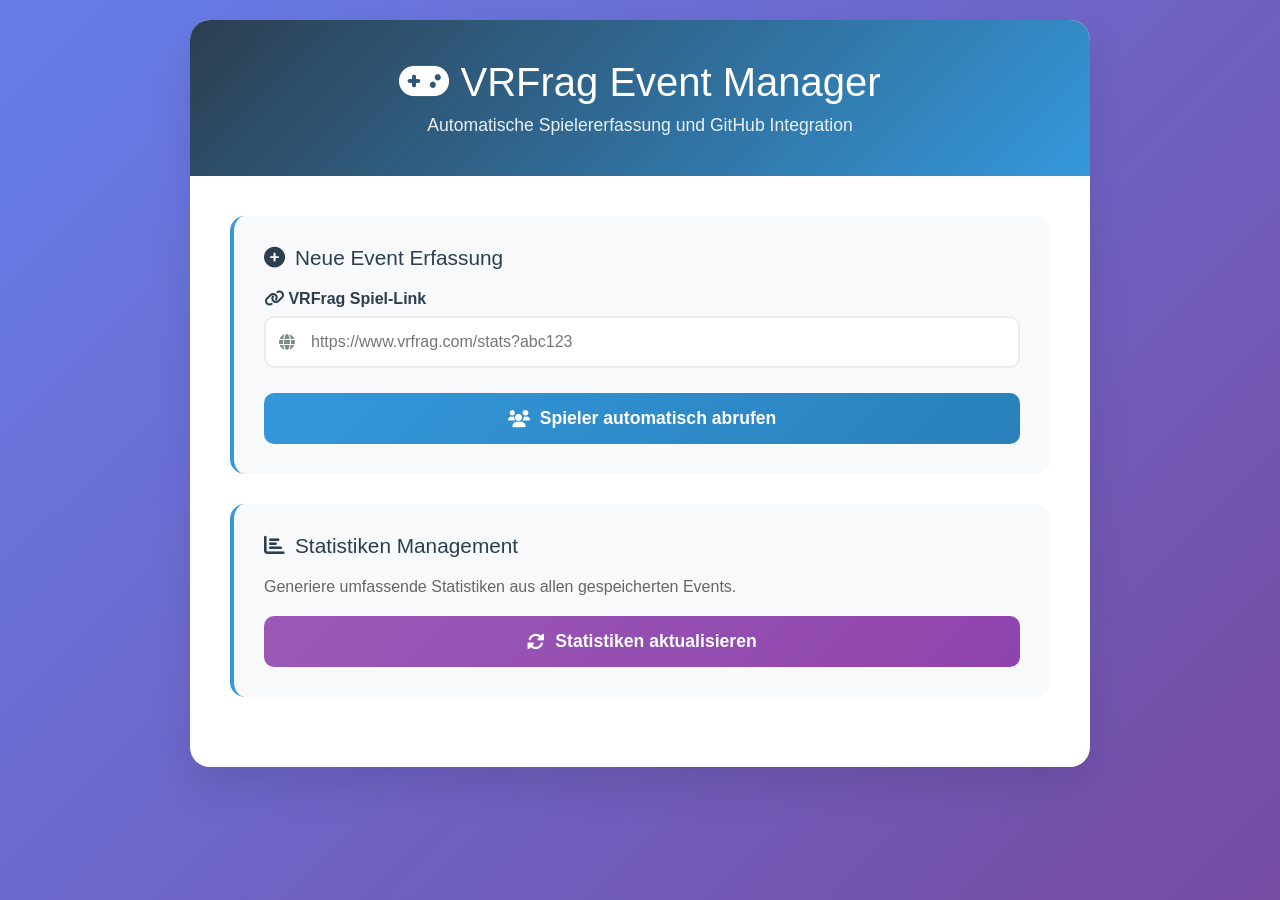
==== commit 833159dd: "Update index.html" ====
--- a/index.html
+++ b/index.html
@@ -58,6 +58,15 @@
             border-left: 4px solid #3498db;
         }
 
+        .section-title {
+            font-size: 1.3rem;
+            color: #2c3e50;
+            margin-bottom: 20px;
+            display: flex;
+            align-items: center;
+            gap: 10px;
+        }
+
         .form-group {
             margin-bottom: 25px;
         }
@@ -139,6 +148,17 @@
             box-shadow: 0 10px 20px rgba(39, 174, 96, 0.3);
         }
 
+        .btn-purple {
+            background: linear-gradient(135deg, #9b59b6 0%, #8e44ad 100%);
+            color: white;
+            width: 100%;
+        }
+
+        .btn-purple:hover:not(:disabled) {
+            transform: translateY(-2px);
+            box-shadow: 0 10px 20px rgba(155, 89, 182, 0.3);
+        }
+
         .loading {
             text-align: center;
             padding: 30px;
@@ -166,17 +186,6 @@
             border-radius: 15px;
             padding: 30px;
             box-shadow: 0 5px 15px rgba(0,0,0,0.1);
-        }
-
-        .section-title {
-            font-size: 1.5rem;
-            color: #2c3e50;
-            margin-bottom: 25px;
-            padding-bottom: 15px;
-            border-bottom: 2px solid #ecf0f1;
-            display: flex;
-            justify-content: between;
-            align-items: center;
         }
 
         .filename-input {
@@ -302,6 +311,36 @@
             text-decoration: underline;
         }
 
+        .stats-results {
+            display: none;
+            margin-top: 20px;
+            padding: 20px;
+            background: #f8f9fa;
+            border-radius: 10px;
+        }
+
+        .file-links {
+            display: flex;
+            gap: 10px;
+            flex-wrap: wrap;
+            margin-top: 15px;
+        }
+
+        .file-links a {
+            padding: 8px 15px;
+            background: #3498db;
+            color: white;
+            text-decoration: none;
+            border-radius: 5px;
+            display: inline-flex;
+            align-items: center;
+            gap: 5px;
+        }
+
+        .file-links a:hover {
+            background: #2980b9;
+        }
+
         @media (max-width: 768px) {
             .content {
                 padding: 20px;
@@ -318,6 +357,10 @@
             
             .input-section {
                 padding: 20px;
+            }
+            
+            .file-links {
+                flex-direction: column;
             }
         }
     </style>
@@ -330,8 +373,11 @@
         </div>
 
         <div class="content">
-            <!-- Eingabebereich -->
+            <!-- Event Erfassung -->
             <div class="input-section">
+                <div class="section-title">
+                    <i class="fas fa-plus-circle"></i> Neue Event Erfassung
+                </div>
                 <div class="form-group">
                     <label for="gameLink"><i class="fas fa-link"></i> VRFrag Spiel-Link</label>
                     <div class="input-with-icon">
@@ -357,7 +403,7 @@
             <!-- Ergebnissebereich -->
             <div id="results" class="results-section">
                 <div class="section-title">
-                    <span><i class="fas fa-list-check"></i> Gefundene Spieler</span>
+                    <i class="fas fa-list-check"></i> Gefundene Spieler
                 </div>
 
                 <!-- Dateinamen Eingabe -->
@@ -375,6 +421,30 @@
                     <button id="saveToGitHub" class="btn btn-success" onclick="saveToGitHub()">
                         <i class="fab fa-github"></i> Auf GitHub speichern
                     </button>
+                </div>
+            </div>
+
+            <!-- Statistiken Bereich -->
+            <div class="input-section">
+                <div class="section-title">
+                    <i class="fas fa-chart-bar"></i> Statistiken Management
+                </div>
+                <p style="margin-bottom: 20px; color: #666;">
+                    Generiere umfassende Statistiken aus allen gespeicherten Events.
+                </p>
+                <button id="updateStats" class="btn btn-purple" onclick="updateStatistics()">
+                    <i class="fas fa-sync-alt"></i> Statistiken aktualisieren
+                </button>
+                
+                <div id="statsLoading" class="loading" style="display: none;">
+                    <div class="spinner"></div>
+                    <p>Statistiken werden generiert... Dies kann einige Minuten dauern.</p>
+                </div>
+                
+                <div id="statsResults" class="stats-results">
+                    <h4><i class="fas fa-check-circle" style="color: #27ae60;"></i> Statistiken erfolgreich generiert!</h4>
+                    <div id="statsDetails"></div>
+                    <div id="fileLinks" class="file-links"></div>
                 </div>
             </div>
         </div>
@@ -568,6 +638,67 @@
             });
         }
         
+        function updateStatistics() {
+            const button = document.getElementById('updateStats');
+            const loading = document.getElementById('statsLoading');
+            const results = document.getElementById('statsResults');
+            const errorDiv = document.getElementById('error');
+            const successDiv = document.getElementById('success');
+            
+            // UI zurücksetzen
+            errorDiv.style.display = 'none';
+            successDiv.style.display = 'none';
+            results.style.display = 'none';
+            button.disabled = true;
+            loading.style.display = 'block';
+            
+            fetch('/api/update-statistics', {
+                method: 'POST',
+                headers: { 'Content-Type': 'application/json' }
+            })
+            .then(response => response.json())
+            .then(data => {
+                loading.style.display = 'none';
+                button.disabled = false;
+                
+                if (data.success) {
+                    showStatsResults(data);
+                } else {
+                    showError('Statistiken Fehler: ' + data.error);
+                }
+            })
+            .catch(error => {
+                loading.style.display = 'none';
+                button.disabled = false;
+                showError('Netzwerkfehler: ' + error.message);
+            });
+        }
+        
+        function showStatsResults(data) {
+            const results = document.getElementById('statsResults');
+            const details = document.getElementById('statsDetails');
+            const fileLinks = document.getElementById('fileLinks');
+            
+            details.innerHTML = `
+                <p><strong>📊 Spieler Einträge:</strong> ${data.player_count}</p>
+                <p><strong>🎯 Match Einträge:</strong> ${data.match_count}</p>
+                <p><strong>👥 Einzigartige Spieler:</strong> ${data.unique_players}</p>
+                <p><strong>⏰ Generiert am:</strong> ${new Date().toLocaleString('de-DE')}</p>
+            `;
+            
+            fileLinks.innerHTML = `
+                <a href="/files/${data.players_file}" class="btn">
+                    <i class="fas fa-download"></i> Spieler-Statistiken
+                </a>
+                <a href="/files/${data.matches_file}" class="btn">
+                    <i class="fas fa-download"></i> Match-Statistiken
+                </a>
+            `;
+            
+            results.style.display = 'block';
+            showSuccess('✅ Statistiken erfolgreich aktualisiert!');
+        }
+        
         function showError(message) {
             const errorDiv = document.getElementById('error');
             errorDiv.innerHTML = `<i class="fas fa-exclamation-circle"></i> ${message}`;
